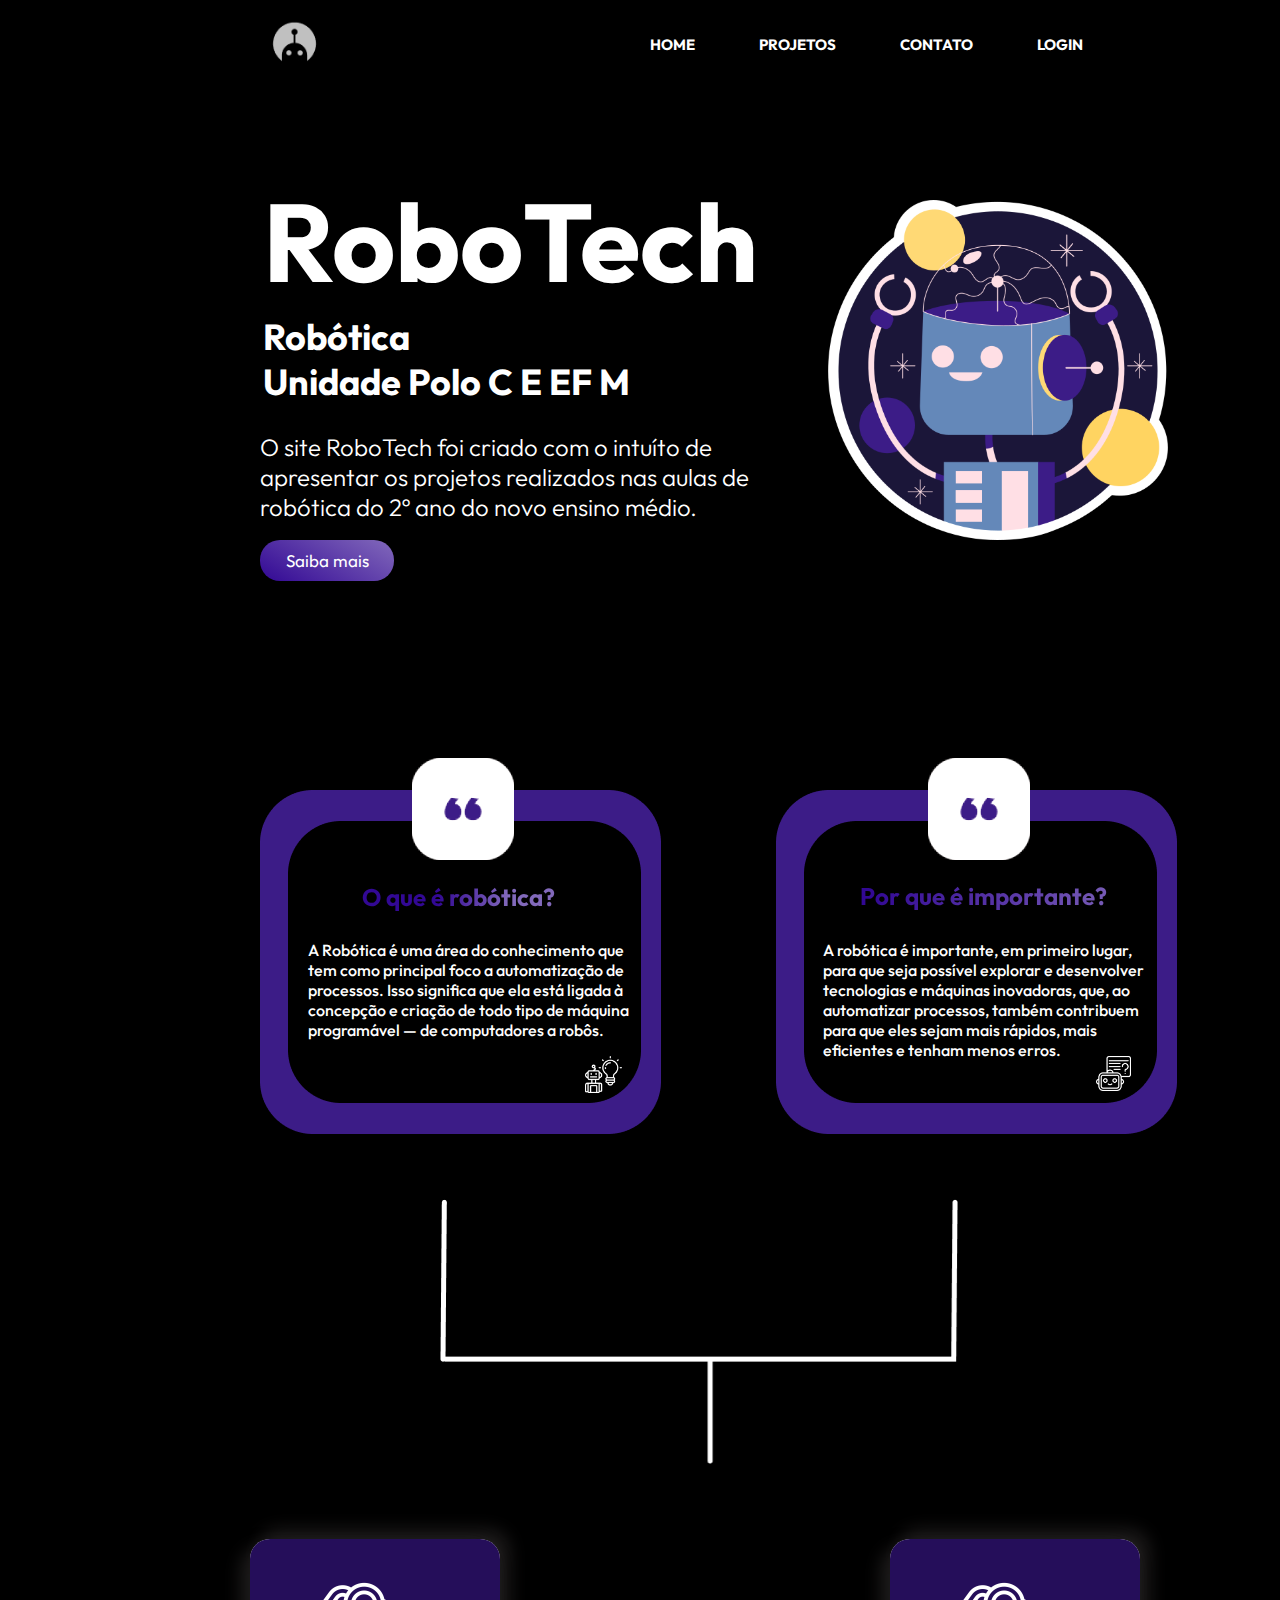
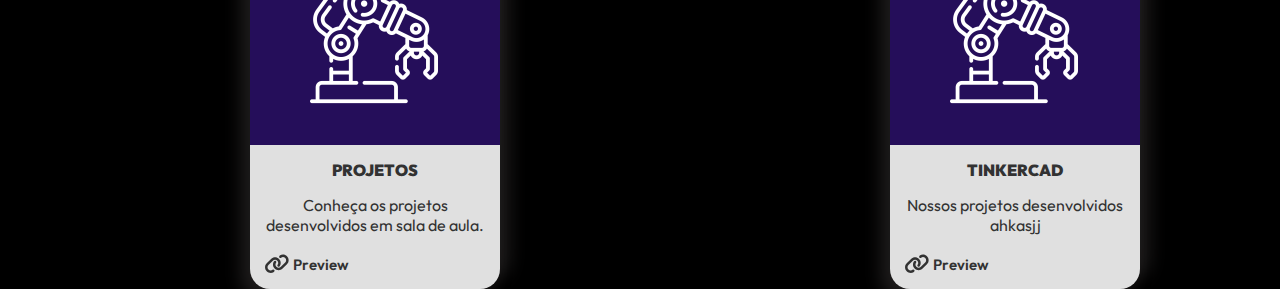
==== index.html @ e0cdeee3 "Add files via upload" ====
<!DOCTYPE html>

<html lang="en"><head><meta http-equiv="Content-Type" content="text/html; charset=UTF-8">

    <meta http-equiv="X-UA-Compatible" content="IE=edge">
    <meta name="viewport" content="width=device-width, initial-scale=1.0">
    <link rel="stylesheet" href="style.css">

    <link rel="preconnect" href="https://fonts.gstatic.com" crossorigin>
    <link href="https://fonts.googleapis.com/css2?family=Delicious+Handrawn&family=Outfit:wght@300;800&display=swap" rel="stylesheet"> 
    
<head>
    <meta charset="UTF-8">
    <meta name="viewport" content="width=device-width, initial-scale=1.0">
</head>


 <body>
    <header class="cabecalho"> 
        <h1>
            <img class="cabecalho-imagem" id="logodosite.jpg" src="logodosite.png"> 
        </h1>
        <ul class="cabecalho-lista">
            <nav>
                <li><a class="cabecalho-lista-item" href="index.html">Home</a></li>
                <li><a class="cabecalho-lista-item" href="projeto.html">Projetos</a></li>
                <li><a class="cabecalho-lista-item" href="sobrenos.html">Contato</a></li>
                <li><a class="cabecalho-lista-item" href="login.html">Login</a></li>  
            </nav>
            
        </ul>
    </header>
    <h2 class="cybertech">RoboTech</h2>
       <h2 class="texto2"><p>Robótica</p>
        <p>Unidade Polo C E EF M</p>
    </h2>
   
     <h2 class="texto3"> O site RoboTech foi criado com o intuíto de apresentar os projetos realizados nas aulas de robótica do 2º ano do novo ensino médio.</h2>
      <img class="robo-img" id="imagemrobo" src="imgrobo.png">
       <img class="caixarobotica" id="Group 18.png" src="Group 18.png">
        <img class="aspas" src="aspas-duplas.png" id="aspas-duplas.png">
       <img class="aspas2" src="aspas-duplas.png" id="aspas-duplas.png">
      <button>
        Saiba mais 
    </button>

    <h3 class="oqé">O que é robótica?
        <h3 class="texto-oqé">A Robótica é uma área do conhecimento que tem como principal foco a automatização de processos. Isso significa que ela está ligada à concepção e criação de todo tipo de máquina programável — de computadores a robôs.</h3>
    <img class="robo-lampada" src="robo-lâmpada.png">

    <h4 class="pq">Por que é importante?</h4>
        <h4 class="texto-pq">A robótica é importante, em primeiro lugar, para que seja possível explorar e desenvolver tecnologias e máquinas inovadoras, que, ao automatizar processos, também contribuem para que eles sejam mais rápidos, mais eficientes e tenham menos erros.</h4>
    <img class="robo-canto" src="chatbot.png">

    <img class="linhas" src="Group 19.png">
    
    
    
    
    
    <section class="cardiniciot">
      <section class="cardinicio">
      <div class="card">
          <div class="card__img"></div>
          <div class="card__descr-wrapper">
            <p class="card__title">
            PROJETOS
          </p>
          <p class="card__descr">
            Conheça os projetos desenvolvidos em sala de aula.
          </p>
          <div class="card__links">
            <div>
              <svg xmlns="http://www.w3.org/2000/svg" viewBox="0 0 640 512" class="svg">&lt;<path d="M562.8 267.7c56.5-56.5 56.5-148 0-204.5c-50-50-128.8-56.5-186.3-15.4l-1.6 1.1c-14.4 10.3-17.7 30.3-7.4 44.6s30.3 17.7 44.6 7.4l1.6-1.1c32.1-22.9 76-19.3 103.8 8.6c31.5 31.5 31.5 82.5 0 114L405.3 334.8c-31.5 31.5-82.5 31.5-114 0c-27.9-27.9-31.5-71.8-8.6-103.8l1.1-1.6c10.3-14.4 6.9-34.4-7.4-44.6s-34.4-6.9-44.6 7.4l-1.1 1.6C189.5 251.2 196 330 246 380c56.5 56.5 148 56.5 204.5 0L562.8 267.7zM43.2 244.3c-56.5 56.5-56.5 148 0 204.5c50 50 128.8 56.5 186.3 15.4l1.6-1.1c14.4-10.3 17.7-30.3 7.4-44.6s-30.3-17.7-44.6-7.4l-1.6 1.1c-32.1 22.9-76 19.3-103.8-8.6C57 372 57 321 88.5 289.5L200.7 177.2c31.5-31.5 82.5-31.5 114 0c27.9 27.9 31.5 71.8 8.6 103.9l-1.1 1.6c-10.3 14.4-6.9 34.4 7.4 44.6s34.4 6.9 44.6-7.4l1.1-1.6C416.5 260.8 410 182 360 132c-56.5-56.5-148-56.5-204.5 0L43.2 244.3z"></path></svg>
              <a class="link" href="projeto.html">Preview</a>
            </div>
            <img class="img-projeto" src="braco-robotico.png">
            <h1 class="center"></h1>
      </div>    
    </section>


    





<section class="cardinicio">
      <div class="card">
          <div class="card__img"></div>
          <div class="card__descr-wrapper">
            <p class="card__title">
            TINKERCAD
          </p>
          <p class="card__descr">
            Nossos projetos desenvolvidos ahkasjj
          </p>
          <div class="card__links">
            <div>
              <svg xmlns="http://www.w3.org/2000/svg" viewBox="0 0 640 512" class="svg">&lt;<path d="M562.8 267.7c56.5-56.5 56.5-148 0-204.5c-50-50-128.8-56.5-186.3-15.4l-1.6 1.1c-14.4 10.3-17.7 30.3-7.4 44.6s30.3 17.7 44.6 7.4l1.6-1.1c32.1-22.9 76-19.3 103.8 8.6c31.5 31.5 31.5 82.5 0 114L405.3 334.8c-31.5 31.5-82.5 31.5-114 0c-27.9-27.9-31.5-71.8-8.6-103.8l1.1-1.6c10.3-14.4 6.9-34.4-7.4-44.6s-34.4-6.9-44.6 7.4l-1.1 1.6C189.5 251.2 196 330 246 380c56.5 56.5 148 56.5 204.5 0L562.8 267.7zM43.2 244.3c-56.5 56.5-56.5 148 0 204.5c50 50 128.8 56.5 186.3 15.4l1.6-1.1c14.4-10.3 17.7-30.3 7.4-44.6s-30.3-17.7-44.6-7.4l-1.6 1.1c-32.1 22.9-76 19.3-103.8-8.6C57 372 57 321 88.5 289.5L200.7 177.2c31.5-31.5 82.5-31.5 114 0c27.9 27.9 31.5 71.8 8.6 103.9l-1.1 1.6c-10.3 14.4-6.9 34.4 7.4 44.6s34.4 6.9 44.6-7.4l1.1-1.6C416.5 260.8 410 182 360 132c-56.5-56.5-148-56.5-204.5 0L43.2 244.3z"></path></svg>
              <a class="link" href="https://www.tinkercad.com/dashboard?collection=designs&type=circuits">Preview</a>
            </div>
            <img class="img-projeto" src="braco-robotico.png">
            <h1 class="center"></h1>
      </div>    
</section> 











    

            
            

        






</body>
</html>
---- style.css ----
body {
    background-color: #000000;
}
*{
    margin: 0;
    padding: 0;
}

.cabecalho {
    background-color: #000000;
    color: white;
    display: flex;
    justify-content: space-around;
    align-items: center;
    padding: 35px 0;
}

.cabecalho-imagem{
    width: 53px;
    position: absolute;

height: 51  px;
left: 268px;
top: 20px;
}

.cabecalho-lista-item
    nav {
        position: absolute;
        top: 43px;
        right: 150px;
        font-style: normal;
        font-family:'Outfit', sans-serif;
    }

    nav li {
        display: inline;
        margin: 0 0 0 60px;
    }

    nav a {
        text-transform: uppercase;
        color: #FFFFFF;
        font-weight: bold;
        font-size: 15px;
        text-decoration: none;
        font-style: normal;
        font-family:'Outfit', sans-serif;
    }

    nav a:hover {
        text-decoration: underline;
    }
    
.cybertech{
    position: absolute;
    width: 550px;
    height: 142px;
    left: 263px;
    top: 172px;
  
    font-style: normal;
    font-family:'Outfit', sans-serif;
    font-weight: 700;
    font-size: 110px;
    line-height: 139px;
    color: white;
   
    
}
.texto2{
position: absolute;
width: 378px;
height: 142px;
left: 263px;
top: 314px;
font-family: 'Outfit';
font-style: normal;
font-weight: 700;
font-size: 36px;
line-height: 45px;

color: #FFFFFF;

}

.texto3 {
position: absolute;
width: 545px;
height: 120px;
left: 260px;
top: 432px;

font-family: 'Outfit';
font-style: normal;
font-weight: 300;
font-size: 24px;
line-height: 30px;

color: #FFFFFF;
   }

   .projetos {
    position: absolute;
width: 332px;
height: 142px;
left: 175px;
top: 797px;

font-family: 'Outfit';
font-style: normal;
font-weight: 700;
font-size: 64px;
line-height: 81px;

color: #FFFFFF;

   }
   .projetotexto{
    position: absolute;
width: 558px;
height: 142px;
left: 175px;
top: 890px;

font-family: 'Outfit';
font-style: normal;
font-weight: 400;
font-size: 24px;
line-height: 30px;

color: #FFFFFF;

   }
   
 .robo-img{
    position: absolute;
    width: 340px;
    height: 340px;
    left: 828px;
    top: 200px;
 }

 
 .caixarobotica{
    position: absolute;
width: 917px;
height: 376px;
left: 260px;
top: 758px;

 }

 .aspas{
    position: absolute;
    width: 102px;
    height: 102px;
    left: 412px;
    top: 758px;
    
 }

    
 .aspas2{
    position: absolute;
width: 102px;
height: 102px;
left: 928px;
top: 758px;

 }
 button {
    border: none;
    color: #fff;
    background-image: linear-gradient(30deg, #320894, #8269BB);
    border-radius: 20px;
    background-size: 100% auto;
    font-family: 'Outfit';
    font-size: 17px;
    font-style: bold;
    padding: 0.6em 1.5em;
    position: absolute;
    left: 260px;
    top: 540px;
  
   }
   
   button:hover {
    background-position: right center;
    background-size: 200% auto;
    -webkit-animation: pulse 2s infinite;
    animation: pulse512 1.5s infinite;
    
   }
   
   @keyframes pulse512 {
    0% {
     box-shadow: 0 0 0 0 #05bada66;
    }
   
    70% {
     box-shadow: 0 0 0 10px rgb(218 103 68 / 0%);
    }
   
    100% {
     box-shadow: 0 0 0 0 rgb(218 103 68 / 0%);
    }
 
   }

   .oqé {
        position: absolute;
        width: 197px;
        height: 30px;
        left: 362px;
        top: 882px;
        
        font-family: 'Outfit';
        font-style: normal;
        font-weight: 700;
        font-size: 24px;
        line-height: 30px;
        
        background: linear-gradient(90deg, #320894 38.14%, #8269BB 74.55%);
        -webkit-background-clip: text;
        -webkit-text-fill-color: transparent;
        background-clip: text;
        text-emphasis-color: transparent;
       }

       .texto-oqé {
        position: absolute;
width: 324px;
height: 108px;
left: 308px;
top: 940px;

font-family: 'Outfit';
font-style: normal;
font-weight: 500;
font-size: 16px;
line-height: 20px;

color: #FFFFFF;

}

.robo-lampada{
    position: absolute;
    width: 37px;
    height: 37px;
    left: 585px;
    top: 1056px;

}

.pq {
    position: absolute;
    width: 290px;
    height: 30px;
    left: 860px;
    top: 881px;
    
    font-family: 'Outfit';
    font-style: normal;
    font-weight: 700;
    font-size: 24px;
    line-height: 30px;
    
    background: linear-gradient(90deg, #320894 3.01%, #8269BB 100%);
    -webkit-background-clip: text;
    -webkit-text-fill-color: transparent;
    background-clip: text;
    text-emphasis-color: transparent;

}

.texto-pq{
    position: absolute;
    width: 324px;
    height: 108px;
    left: 823px;
    top: 940px;
    
    font-family: 'Outfit';
    font-style: normal;
    font-weight: 500;
    font-size: 16px;
    line-height: 20px;
    
    color: #FFFFFF;
    
}

.robo-canto {
    position: absolute;
    width: 35px;
    height: 35px;
    left: 1096px;
    top: 1056px;
}

.linhas {
    position: absolute;
    width: 520.5px;
    height: 294px;
    left: 437.5px;
    top: 1170px;
}








.card {
    --font-color: #323232;
    --bg-color: #e0e0e0;
    width: 250px;
    height: 350px;
    border-radius: 20px;
    background: var(--bg-color);
    box-shadow: -9px 9px 18px #1f1d1d,
                9px -9px 18px #201e1e;
    display: flex;
    flex-direction: column;
    transition: .4s;
    position: relative;
    top: 1450px;
    left: 250px;
  }
  
  .card:hover {
    transform: scale(1.02);
    box-shadow: 0px 0px 10px 2px #141414;
  }
  
  .card__img {
    width: 100%;
    height: 100%;
    object-fit: cover;
    border-radius: 20px 20px 0 0;
    background-color: #250e5a;
  }
  
  .card__descr-wrapper {
    padding: 15px;
    display: grid;
  }
  
  .card__title {
    color: var(--font-color);
    text-align: center;
    margin-bottom: 15px;
    font-weight: 900;
    font-size: 16px;
    font-family: 'Outfit';
    font-style: normal;
  }
  
  .card__descr {
    color: var(--font-color);
    font-family: 'Outfit';
    font-style: normal;
  }
  
  .svg {
    width: 25px;
    height: 25px;
    transform: translateY(25%);
    fill: var(--font-color);
  }
  
  .card__links {
    margin-top: 10px;
    display: flex;
    justify-content: space-between;
    align-self: flex-end;
    font-family: 'Outfit';
    font-style: normal;
  }
  
  .card__links .link {
    color: var(--font-color);
    font-weight: 600;
    font-size: 15px;
    text-decoration: none;
  }
  
  .card__links .link:hover {
    text-decoration: underline;
  }

  .img-projeto{
    position: absolute;
    width: 128px;
    height: 128px;
    left: 60px;
    top: 40px;
}



.cardiniciot {
  display: grid;
  grid-template-columns: 50% 50%;
  align-items: center;
  text-align: center;
}
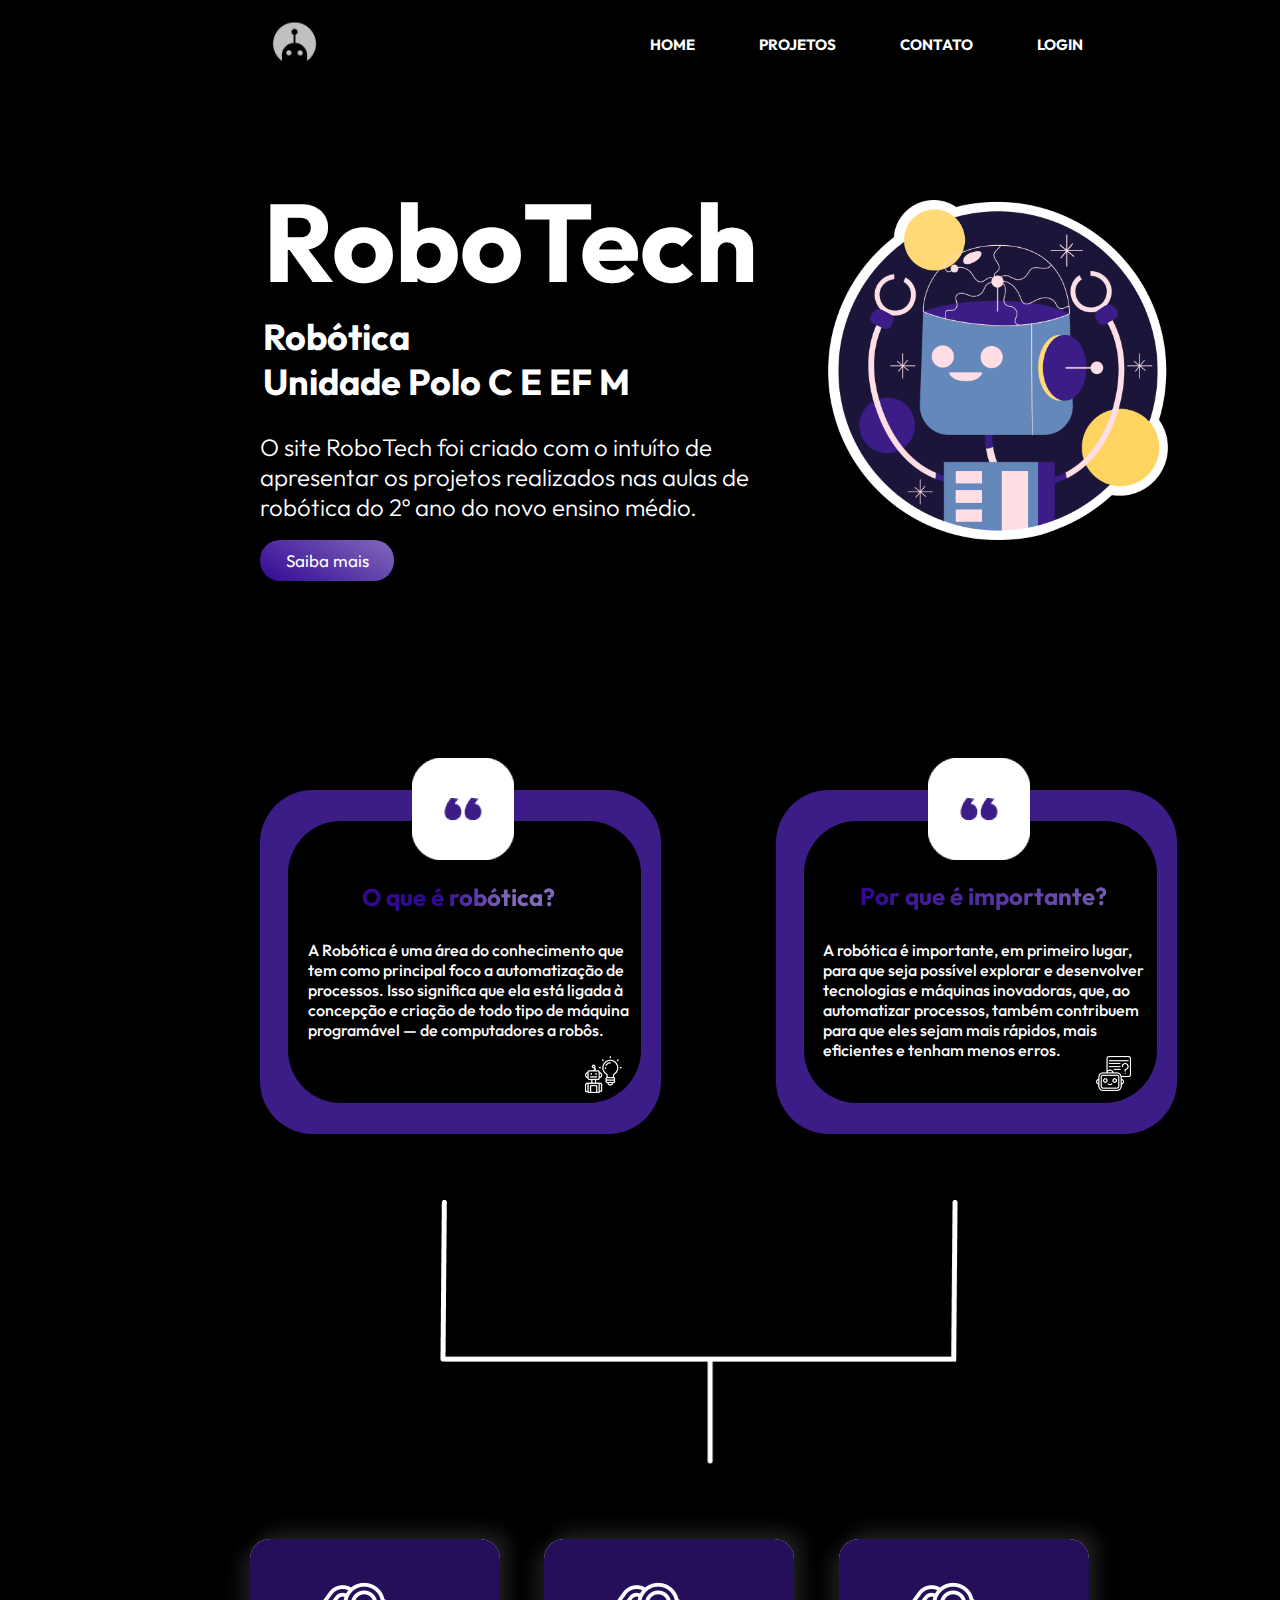
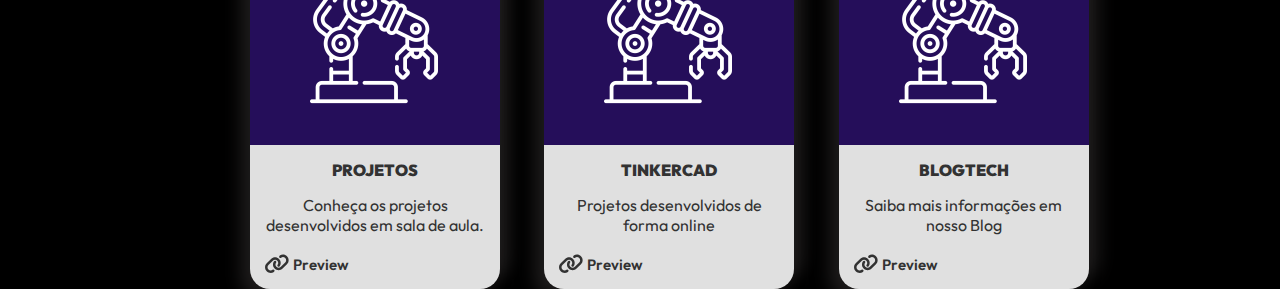
==== commit 73e9672b: "Add files via upload" ====
--- a/index.html
+++ b/index.html
@@ -56,8 +56,7 @@
     
     
     
-    
-    
+
     <section class="cardiniciot">
       <section class="cardinicio">
       <div class="card">
@@ -81,6 +80,25 @@
 
 
     
+    <section class="cardinicio">
+      <div class="card">
+          <div class="card__img"></div>
+          <div class="card__descr-wrapper">
+            <p class="card__title">
+            TINKERCAD
+          </p>
+          <p class="card__descr">
+            Projetos desenvolvidos de forma online
+          </p>
+          <div class="card__links">
+            <div>
+              <svg xmlns="http://www.w3.org/2000/svg" viewBox="0 0 640 512" class="svg">&lt;<path d="M562.8 267.7c56.5-56.5 56.5-148 0-204.5c-50-50-128.8-56.5-186.3-15.4l-1.6 1.1c-14.4 10.3-17.7 30.3-7.4 44.6s30.3 17.7 44.6 7.4l1.6-1.1c32.1-22.9 76-19.3 103.8 8.6c31.5 31.5 31.5 82.5 0 114L405.3 334.8c-31.5 31.5-82.5 31.5-114 0c-27.9-27.9-31.5-71.8-8.6-103.8l1.1-1.6c10.3-14.4 6.9-34.4-7.4-44.6s-34.4-6.9-44.6 7.4l-1.1 1.6C189.5 251.2 196 330 246 380c56.5 56.5 148 56.5 204.5 0L562.8 267.7zM43.2 244.3c-56.5 56.5-56.5 148 0 204.5c50 50 128.8 56.5 186.3 15.4l1.6-1.1c14.4-10.3 17.7-30.3 7.4-44.6s-30.3-17.7-44.6-7.4l-1.6 1.1c-32.1 22.9-76 19.3-103.8-8.6C57 372 57 321 88.5 289.5L200.7 177.2c31.5-31.5 82.5-31.5 114 0c27.9 27.9 31.5 71.8 8.6 103.9l-1.1 1.6c-10.3 14.4-6.9 34.4 7.4 44.6s34.4 6.9 44.6-7.4l1.1-1.6C416.5 260.8 410 182 360 132c-56.5-56.5-148-56.5-204.5 0L43.2 244.3z"></path></svg>
+              <a class="link" href="https://www.tinkercad.com/dashboard?collection=designs&type=circuits">Preview</a>
+            </div>
+            <img class="img-projeto" src="braco-robotico.png">
+            <h1 class="center"></h1>
+      </div>    
+</section> 
 
 
 
@@ -91,10 +109,10 @@
           <div class="card__img"></div>
           <div class="card__descr-wrapper">
             <p class="card__title">
-            TINKERCAD
+            BLOGTECH
           </p>
           <p class="card__descr">
-            Nossos projetos desenvolvidos ahkasjj
+            Saiba mais informações em nosso Blog
           </p>
           <div class="card__links">
             <div>
@@ -116,16 +134,6 @@
 
 
 
-    
-
-            
-            
-
-        
-
-
-
-
 
 
 </body>
--- a/style.css
+++ b/style.css
@@ -400,12 +400,9 @@
     left: 60px;
     top: 40px;
 }
-
-
-
 .cardiniciot {
   display: grid;
-  grid-template-columns: 50% 50%;
+  grid-template-columns: 23% 23% 23%;
   align-items: center;
   text-align: center;
 }
@@ -422,9 +419,4 @@
 
 
 
-
-
-
-
-
   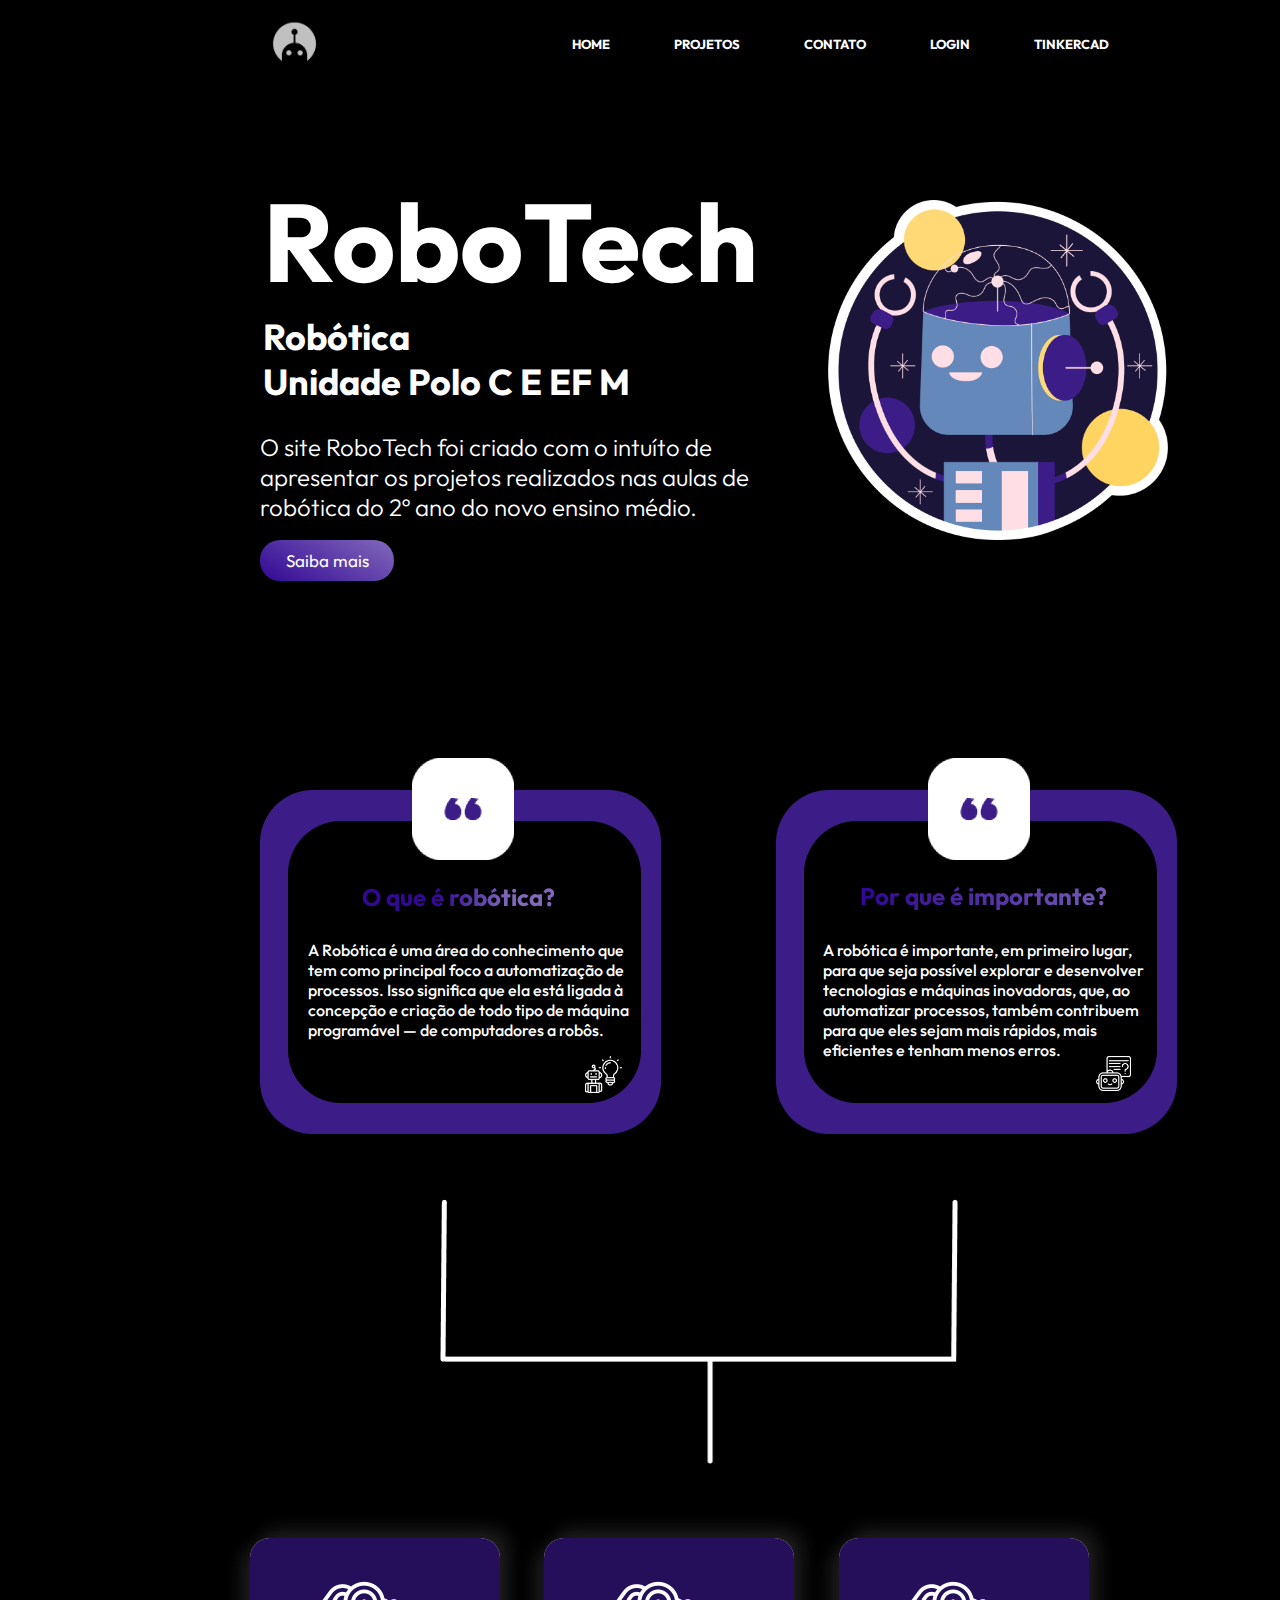
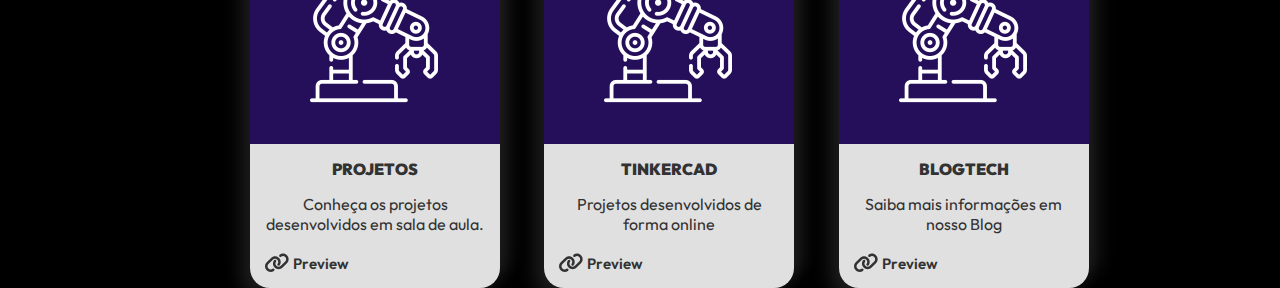
==== commit a19e040a: "Add files via upload" ====
--- a/index.html
+++ b/index.html
@@ -26,6 +26,7 @@
                 <li><a class="cabecalho-lista-item" href="projeto.html">Projetos</a></li>
                 <li><a class="cabecalho-lista-item" href="sobrenos.html">Contato</a></li>
                 <li><a class="cabecalho-lista-item" href="login.html">Login</a></li>  
+                <li><a class="cabecalho-lista-item" href="tinkercad.html">Tinkercad</a></li>  
             </nav>
             
         </ul>
@@ -93,7 +94,7 @@
           <div class="card__links">
             <div>
               <svg xmlns="http://www.w3.org/2000/svg" viewBox="0 0 640 512" class="svg">&lt;<path d="M562.8 267.7c56.5-56.5 56.5-148 0-204.5c-50-50-128.8-56.5-186.3-15.4l-1.6 1.1c-14.4 10.3-17.7 30.3-7.4 44.6s30.3 17.7 44.6 7.4l1.6-1.1c32.1-22.9 76-19.3 103.8 8.6c31.5 31.5 31.5 82.5 0 114L405.3 334.8c-31.5 31.5-82.5 31.5-114 0c-27.9-27.9-31.5-71.8-8.6-103.8l1.1-1.6c10.3-14.4 6.9-34.4-7.4-44.6s-34.4-6.9-44.6 7.4l-1.1 1.6C189.5 251.2 196 330 246 380c56.5 56.5 148 56.5 204.5 0L562.8 267.7zM43.2 244.3c-56.5 56.5-56.5 148 0 204.5c50 50 128.8 56.5 186.3 15.4l1.6-1.1c14.4-10.3 17.7-30.3 7.4-44.6s-30.3-17.7-44.6-7.4l-1.6 1.1c-32.1 22.9-76 19.3-103.8-8.6C57 372 57 321 88.5 289.5L200.7 177.2c31.5-31.5 82.5-31.5 114 0c27.9 27.9 31.5 71.8 8.6 103.9l-1.1 1.6c-10.3 14.4-6.9 34.4 7.4 44.6s34.4 6.9 44.6-7.4l1.1-1.6C416.5 260.8 410 182 360 132c-56.5-56.5-148-56.5-204.5 0L43.2 244.3z"></path></svg>
-              <a class="link" href="https://www.tinkercad.com/dashboard?collection=designs&type=circuits">Preview</a>
+              <a class="link" href="tinkercad.html">Preview</a>
             </div>
             <img class="img-projeto" src="braco-robotico.png">
             <h1 class="center"></h1>
--- a/style.css
+++ b/style.css
@@ -31,6 +31,7 @@
         right: 150px;
         font-style: normal;
         font-family:'Outfit', sans-serif;
+        
     }
 
     nav li {
@@ -42,7 +43,7 @@
         text-transform: uppercase;
         color: #FFFFFF;
         font-weight: bold;
-        font-size: 15px;
+        font-size: 13px;
         text-decoration: none;
         font-style: normal;
         font-family:'Outfit', sans-serif;
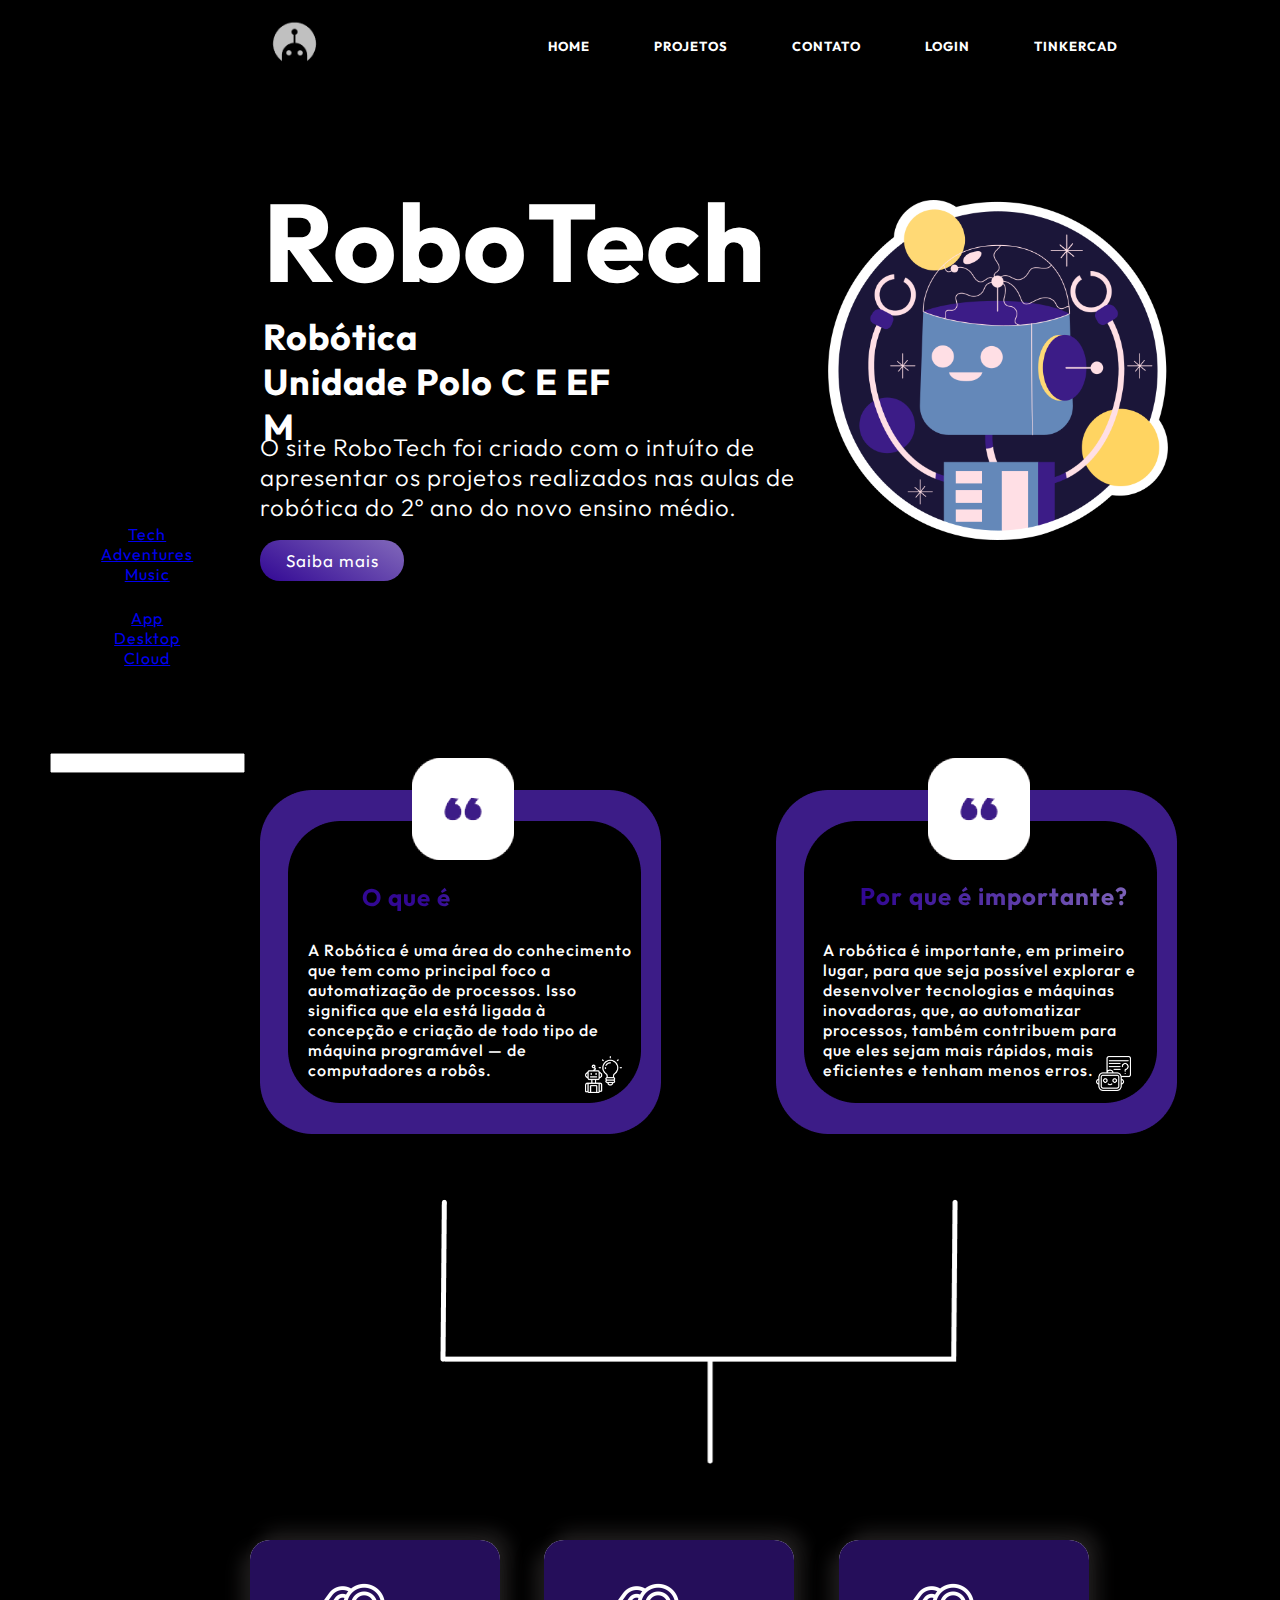
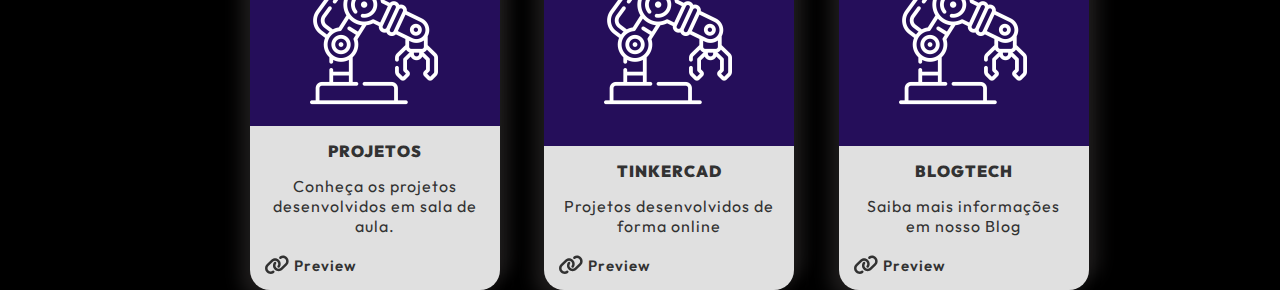
==== commit 91eded2c: "Add files via upload" ====
--- a/index.html
+++ b/index.html
@@ -4,6 +4,7 @@
 
     <meta http-equiv="X-UA-Compatible" content="IE=edge">
     <meta name="viewport" content="width=device-width, initial-scale=1.0">
+    <link rel="stylesheet" href="https://cdnjs.cloudflare.com/ajax/libs/font-awesome/6.4.2/css/all.min.css" integrity="sha512-z3gLpd7yknf1YoNbCzqRKc4qyor8gaKU1qmn+CShxbuBusANI9QpRohGBreCFkKxLhei6S9CQXFEbbKuqLg0DA==" crossorigin="anonymous" referrerpolicy="no-referrer" />
     <link rel="stylesheet" href="style.css">
 
     <link rel="preconnect" href="https://fonts.gstatic.com" crossorigin>
@@ -124,7 +125,76 @@
             <h1 class="center"></h1>
       </div>    
 </section> 
-
+ 
+     <footer>
+        <div id="footer_content">
+            <div id="footer_contacts">
+                <h1>Logo</h1>
+                <p>It's all about your dreams</p>
+                <div id="footer_social-media">
+                    <a href="#" class="footer-link" id="instagram">
+                        <i class="fa-brands fa-instagram" style="color: #ffffff;"></i>
+                    </a>
+
+                    <a href="#" class="footer-link" id="facebook">
+                        <i class="fa-brands fa-facebook-f" style="color: #ffffff;"></i>
+                    </a>
+
+                    <a href="#" class="footer-link" id="whatsapp">
+                        <i class="fa-brands fa-whatsapp" style="color: #ffffff;"></i>
+                    </a>
+                </div>
+            </div>
+
+            <ul class="footer-list">
+                <li>
+                    <h3>Blog</h3>
+                </li>
+                <li>
+                    <a href="#" class="footer-link">Tech</a>
+                </li>
+                <li>
+                    <a href="#" class="footer-link">Adventures</a>
+                </li>
+                <li>
+                    <a href="#" class="footer-link">Music</a>
+                </li>
+            </ul>
+            <ul class="footer-list">
+                <li>
+                    <h3>Products</h3>
+                </li>
+                <li>
+                    <a href="#" class="footer-link">App</a>
+                </li>
+                <li>
+                    <a href="#" class="footer-link">Desktop</a>
+                </li>
+                <li>
+                    <a href="#" class="footer-link">Cloud</a>
+                </li>
+            </ul>
+
+            <div id="footer_subscribe">
+                <h3>Subscribe</h3>
+
+                <p>
+                    Entre com seu email para receber notificações sobre nossos novos projetos
+                </p>
+
+                <div id="input_group">
+                    <input type="email" id="email">
+                    <button2>
+                        <i class="fa-regular fa-envelope" style="color: #ffffff;"></i>
+                    </button2> 
+                </div>
+            </div>
+        </div>
+        <div id="footer-copyright">
+            &#169
+            2023 all right reserved
+        </div>
+     </footer>
 
 
 
@@ -143,4 +213,3 @@
 
 
 
-
--- a/style.css
+++ b/style.css
@@ -409,15 +409,20 @@
 }
 
 
-
-
-
-
-
-
-
-
-
-
-
-  +:root{
+    --color-neutral-0: #0e0c0c;
+    --color-neutral-10: #171717;
+    --color-neutral-30: #a8a29e;
+    --color-neutral-40: #f5f5f5;
+
+}
+* {
+    font-family: 'Outfit' ;
+    margin: 0;
+    padding: 0;
+    box-sizing: border-box;
+    letter-spacing: 1px;
+    
+}
+
+-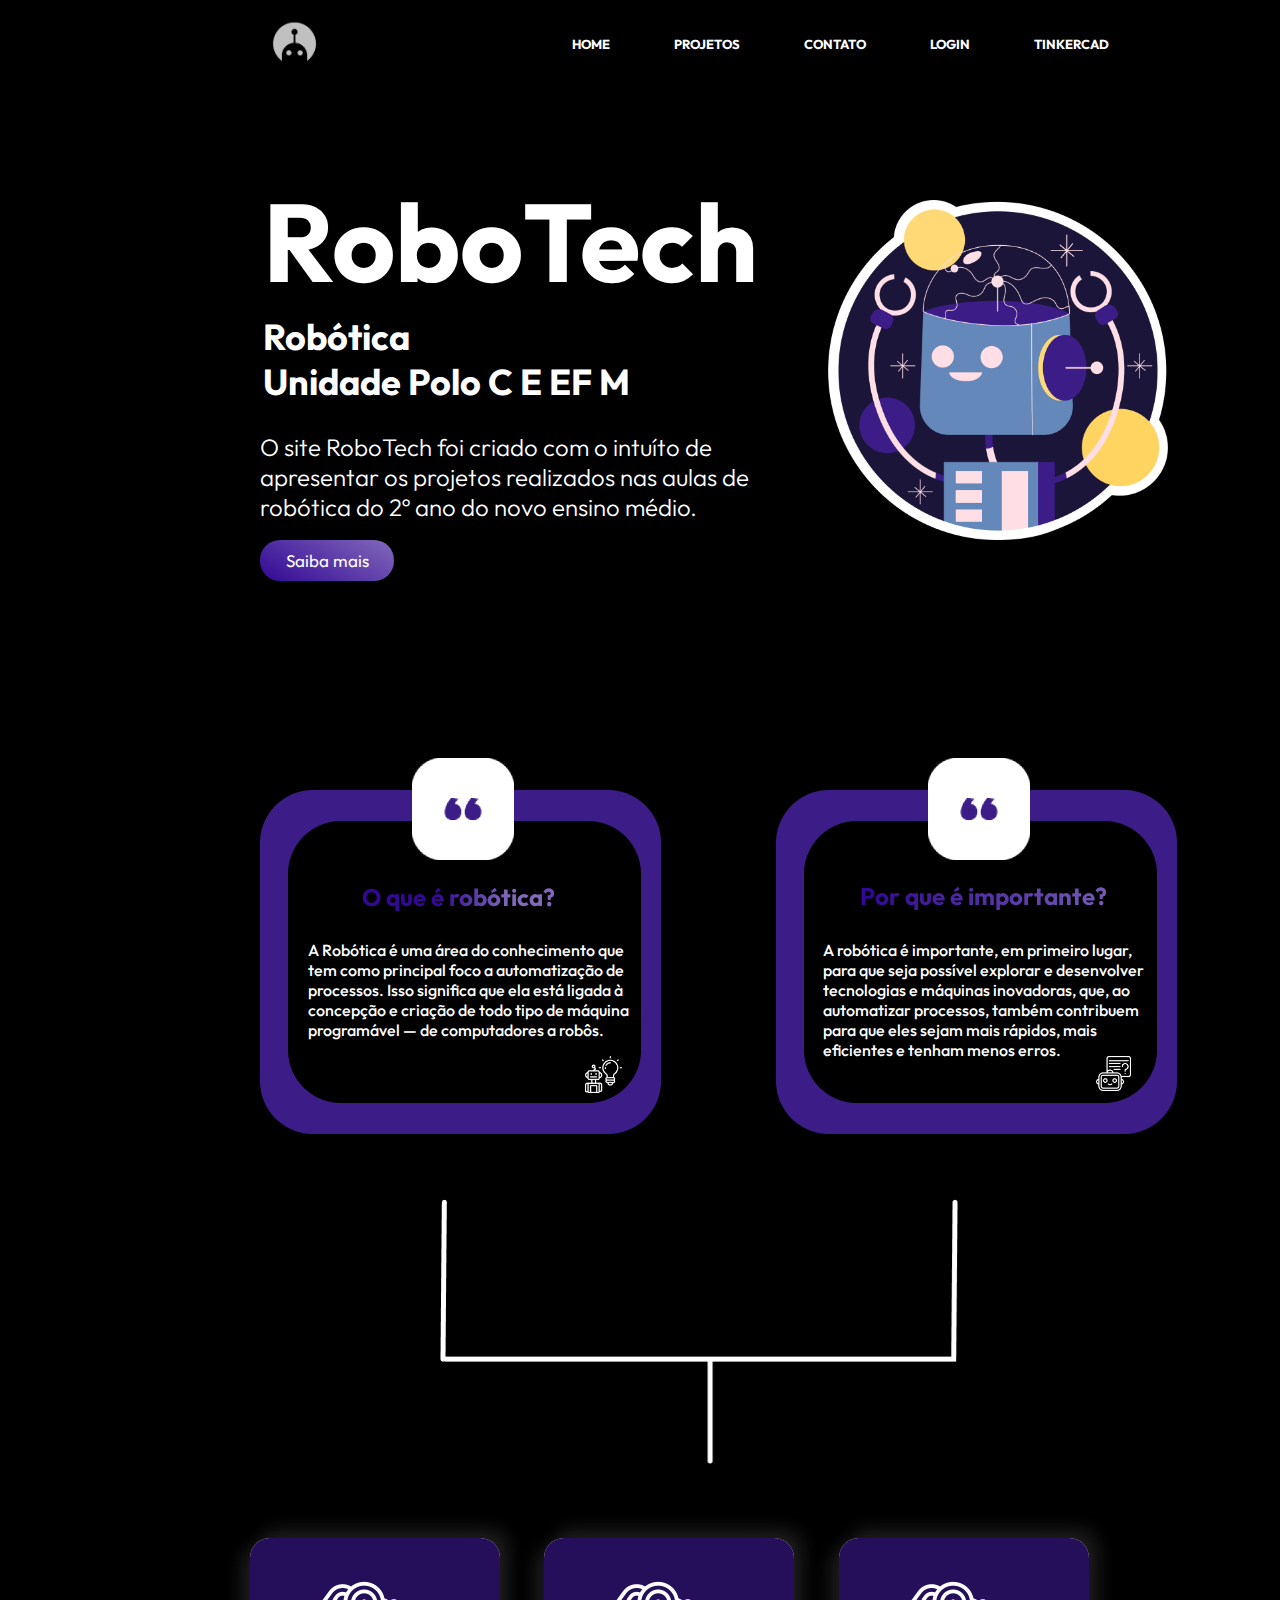
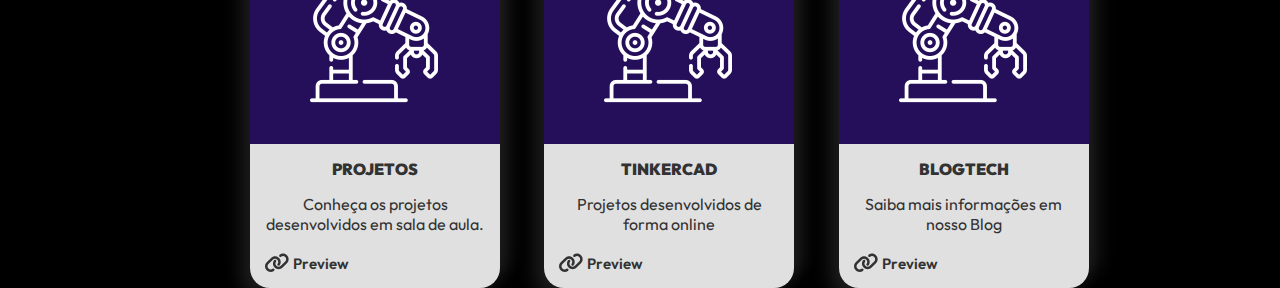
==== commit 83c9aa71: "Add files via upload" ====
--- a/index.html
+++ b/index.html
@@ -126,75 +126,7 @@
       </div>    
 </section> 
  
-     <footer>
-        <div id="footer_content">
-            <div id="footer_contacts">
-                <h1>Logo</h1>
-                <p>It's all about your dreams</p>
-                <div id="footer_social-media">
-                    <a href="#" class="footer-link" id="instagram">
-                        <i class="fa-brands fa-instagram" style="color: #ffffff;"></i>
-                    </a>
-
-                    <a href="#" class="footer-link" id="facebook">
-                        <i class="fa-brands fa-facebook-f" style="color: #ffffff;"></i>
-                    </a>
-
-                    <a href="#" class="footer-link" id="whatsapp">
-                        <i class="fa-brands fa-whatsapp" style="color: #ffffff;"></i>
-                    </a>
-                </div>
-            </div>
-
-            <ul class="footer-list">
-                <li>
-                    <h3>Blog</h3>
-                </li>
-                <li>
-                    <a href="#" class="footer-link">Tech</a>
-                </li>
-                <li>
-                    <a href="#" class="footer-link">Adventures</a>
-                </li>
-                <li>
-                    <a href="#" class="footer-link">Music</a>
-                </li>
-            </ul>
-            <ul class="footer-list">
-                <li>
-                    <h3>Products</h3>
-                </li>
-                <li>
-                    <a href="#" class="footer-link">App</a>
-                </li>
-                <li>
-                    <a href="#" class="footer-link">Desktop</a>
-                </li>
-                <li>
-                    <a href="#" class="footer-link">Cloud</a>
-                </li>
-            </ul>
-
-            <div id="footer_subscribe">
-                <h3>Subscribe</h3>
-
-                <p>
-                    Entre com seu email para receber notificações sobre nossos novos projetos
-                </p>
-
-                <div id="input_group">
-                    <input type="email" id="email">
-                    <button2>
-                        <i class="fa-regular fa-envelope" style="color: #ffffff;"></i>
-                    </button2> 
-                </div>
-            </div>
-        </div>
-        <div id="footer-copyright">
-            &#169
-            2023 all right reserved
-        </div>
-     </footer>
+    
 
 
 
--- a/style.css
+++ b/style.css
@@ -409,20 +409,6 @@
 }
 
 
-:root{
-    --color-neutral-0: #0e0c0c;
-    --color-neutral-10: #171717;
-    --color-neutral-30: #a8a29e;
-    --color-neutral-40: #f5f5f5;
-
-}
-* {
-    font-family: 'Outfit' ;
-    margin: 0;
-    padding: 0;
-    box-sizing: border-box;
-    letter-spacing: 1px;
-    
-}
+
 
 -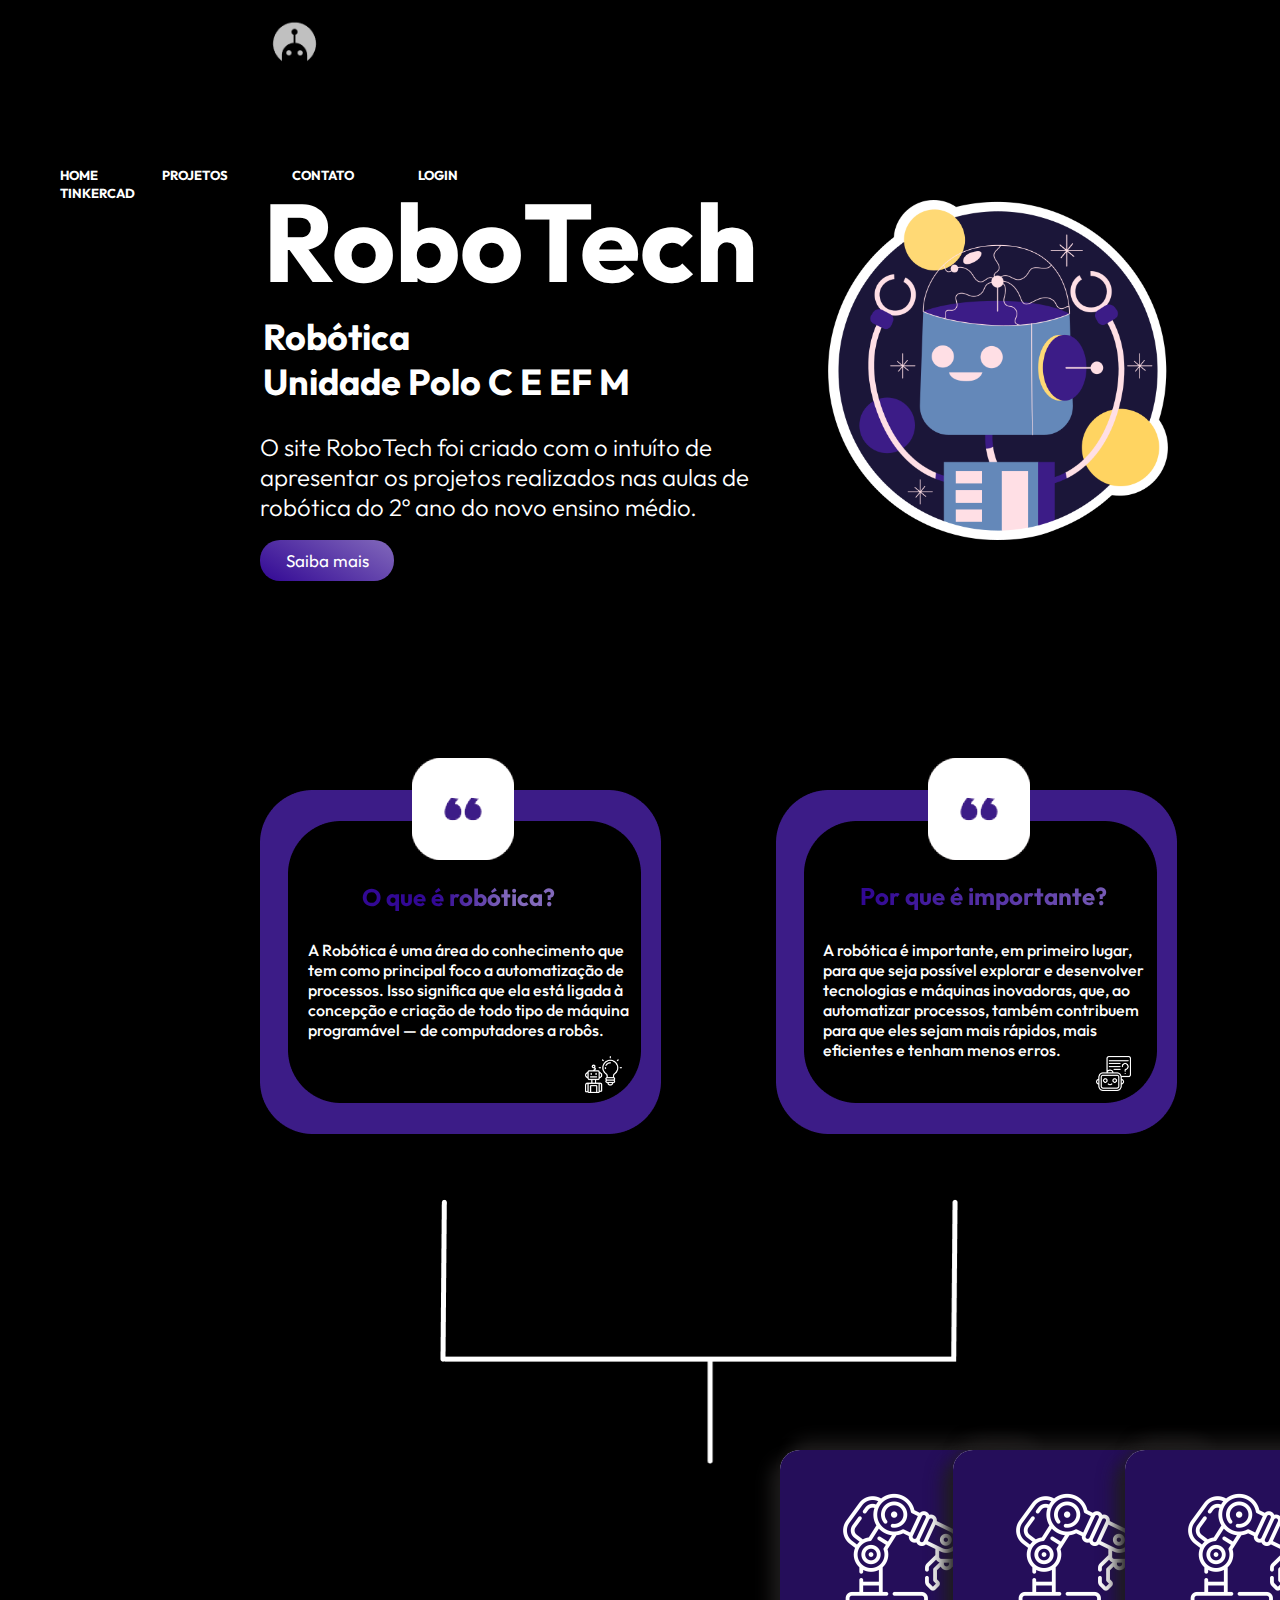
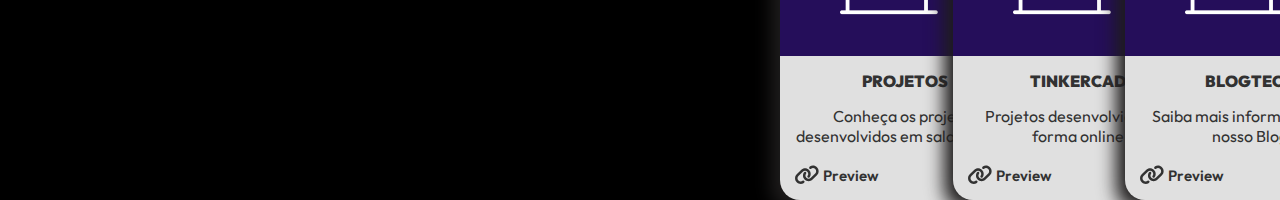
==== commit 94f2c46d: "Add files via upload" ====
--- a/index.html
+++ b/index.html
@@ -9,7 +9,9 @@
 
     <link rel="preconnect" href="https://fonts.gstatic.com" crossorigin>
     <link href="https://fonts.googleapis.com/css2?family=Delicious+Handrawn&family=Outfit:wght@300;800&display=swap" rel="stylesheet"> 
-    
+    <script src="script.js" defer></script>
+
+
 <head>
     <meta charset="UTF-8">
     <meta name="viewport" content="width=device-width, initial-scale=1.0">
@@ -103,9 +105,6 @@
 </section> 
 
 
-
-
-
 <section class="cardinicio">
       <div class="card">
           <div class="card__img"></div>
@@ -125,7 +124,15 @@
             <h1 class="center"></h1>
       </div>    
 </section> 
- 
+     
+        <div class="carrossel">
+            <div class="container" id="imagemc">
+              <img src="https://noticias.unb.br/images/Noticias/2021/05-Mai/24mai2021_RoboticaNasEscolas_pexels-alena-darmel.jpg" alt="">
+              <img src="https://curtamais.com.br/uploads/conteudos/9fdd5a29996cbd20c986e861796a0d4e.jpg" alt="">
+              <img src="https://galeria.people.com.br/noticia/20200116094419276.jpg" alt="">
+              <img src="https://radaramazonico.com.br/wp-content/uploads/2023/01/77649-falar-com-robos-como-a-robotica-educacional-pode-ajudar-voce-no-ingles-e1674228591689.jpg" alt="">
+            </div>
+      </div>
     
 
 
--- a/style.css
+++ b/style.css
@@ -408,7 +408,13 @@
   text-align: center;
 }
 
-
-
-
--+*{
+  box-sizing: border-box;
+}
+
+body{
+  display: flex;
+  align-items: center;
+}
+
+
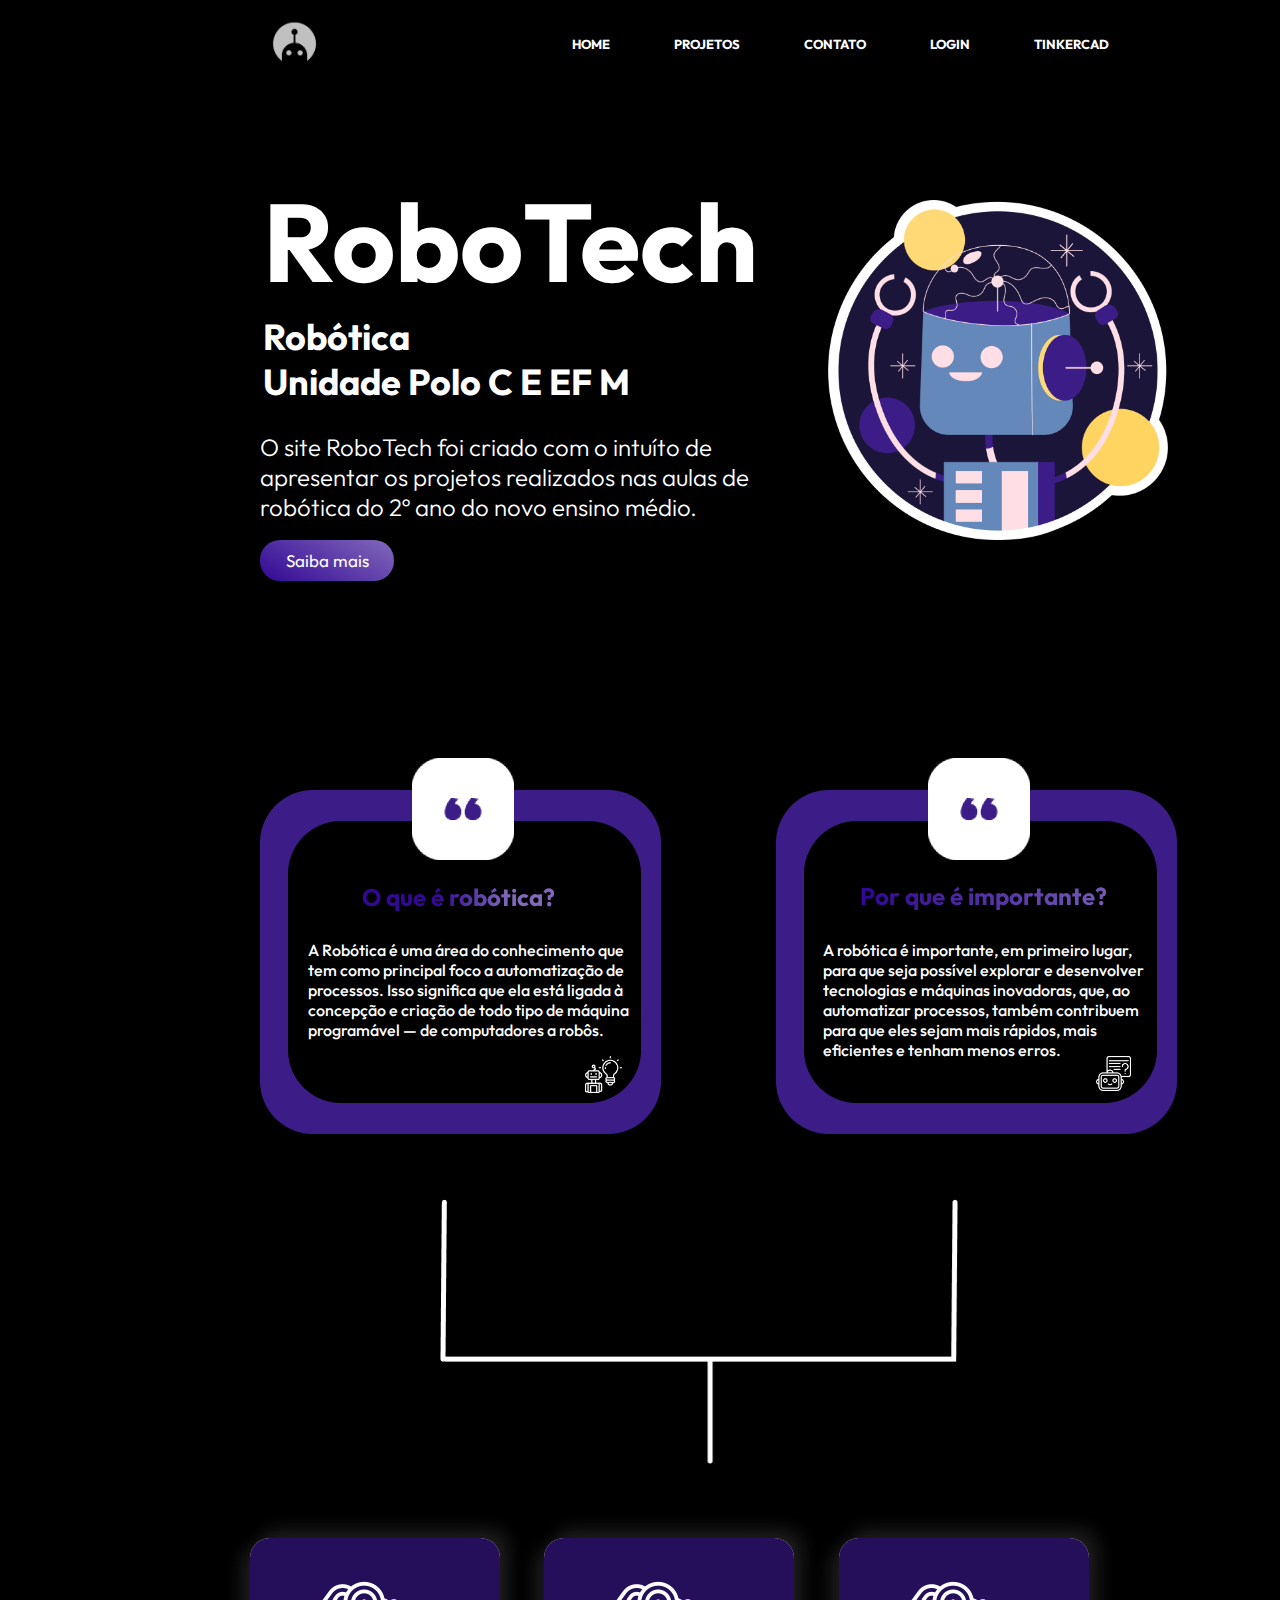
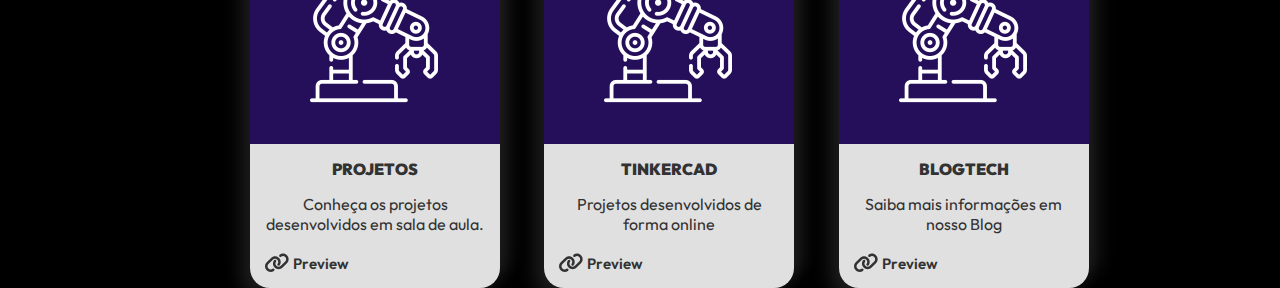
==== commit 23a337d8: "Remoção do código em Java" ====
--- a/index.html
+++ b/index.html
@@ -61,7 +61,7 @@
     
     
 
-    <section class="cardiniciot">
+    <section class="cardinicio">
       <section class="cardinicio">
       <div class="card">
           <div class="card__img"></div>
@@ -124,16 +124,8 @@
             <h1 class="center"></h1>
       </div>    
 </section> 
-     
-        <div class="carrossel">
-            <div class="container" id="imagemc">
-              <img src="https://noticias.unb.br/images/Noticias/2021/05-Mai/24mai2021_RoboticaNasEscolas_pexels-alena-darmel.jpg" alt="">
-              <img src="https://curtamais.com.br/uploads/conteudos/9fdd5a29996cbd20c986e861796a0d4e.jpg" alt="">
-              <img src="https://galeria.people.com.br/noticia/20200116094419276.jpg" alt="">
-              <img src="https://radaramazonico.com.br/wp-content/uploads/2023/01/77649-falar-com-robos-como-a-robotica-educacional-pode-ajudar-voce-no-ingles-e1674228591689.jpg" alt="">
-            </div>
-      </div>
-    
+
+  
 
 
 
--- a/style.css
+++ b/style.css
@@ -401,20 +401,13 @@
     left: 60px;
     top: 40px;
 }
-.cardiniciot {
+.cardinicio {
   display: grid;
   grid-template-columns: 23% 23% 23%;
   align-items: center;
   text-align: center;
 }
 
-*{
-  box-sizing: border-box;
-}
-
-body{
-  display: flex;
-  align-items: center;
-}
-
-
+
+
+
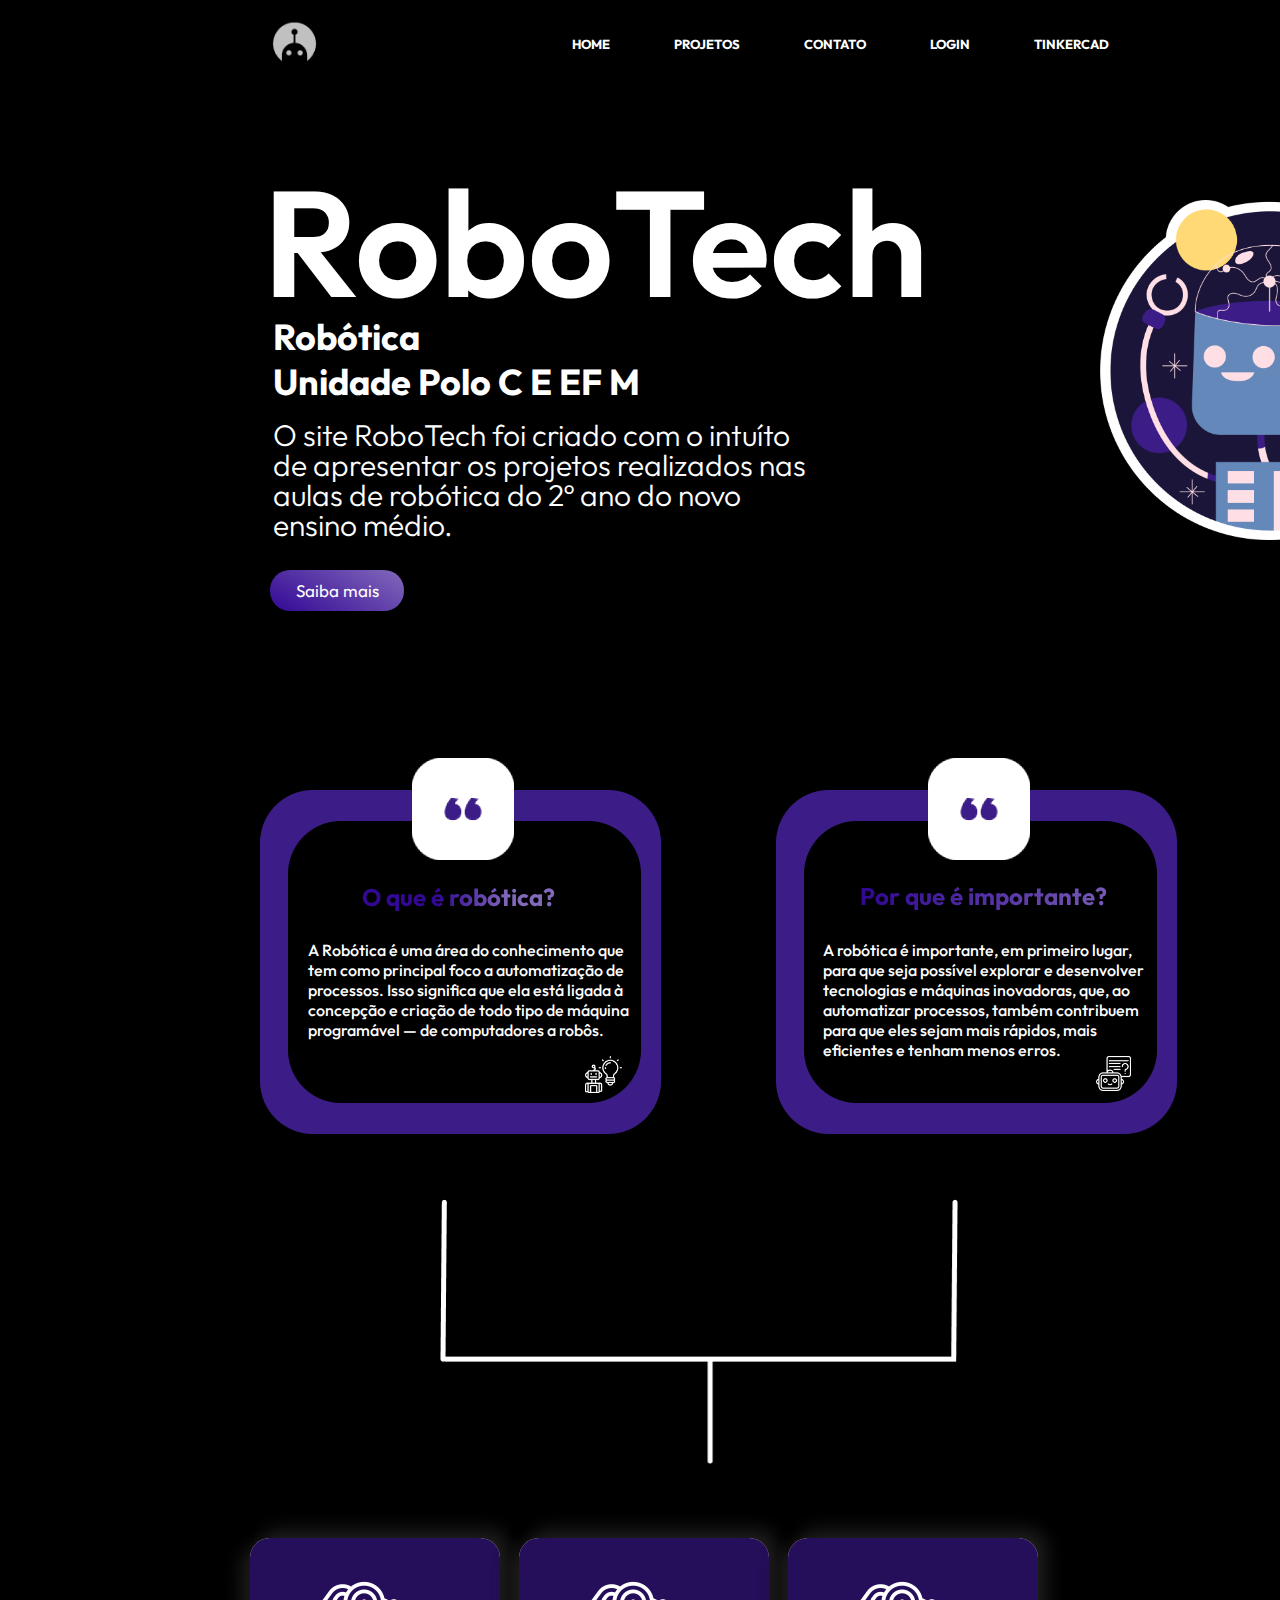
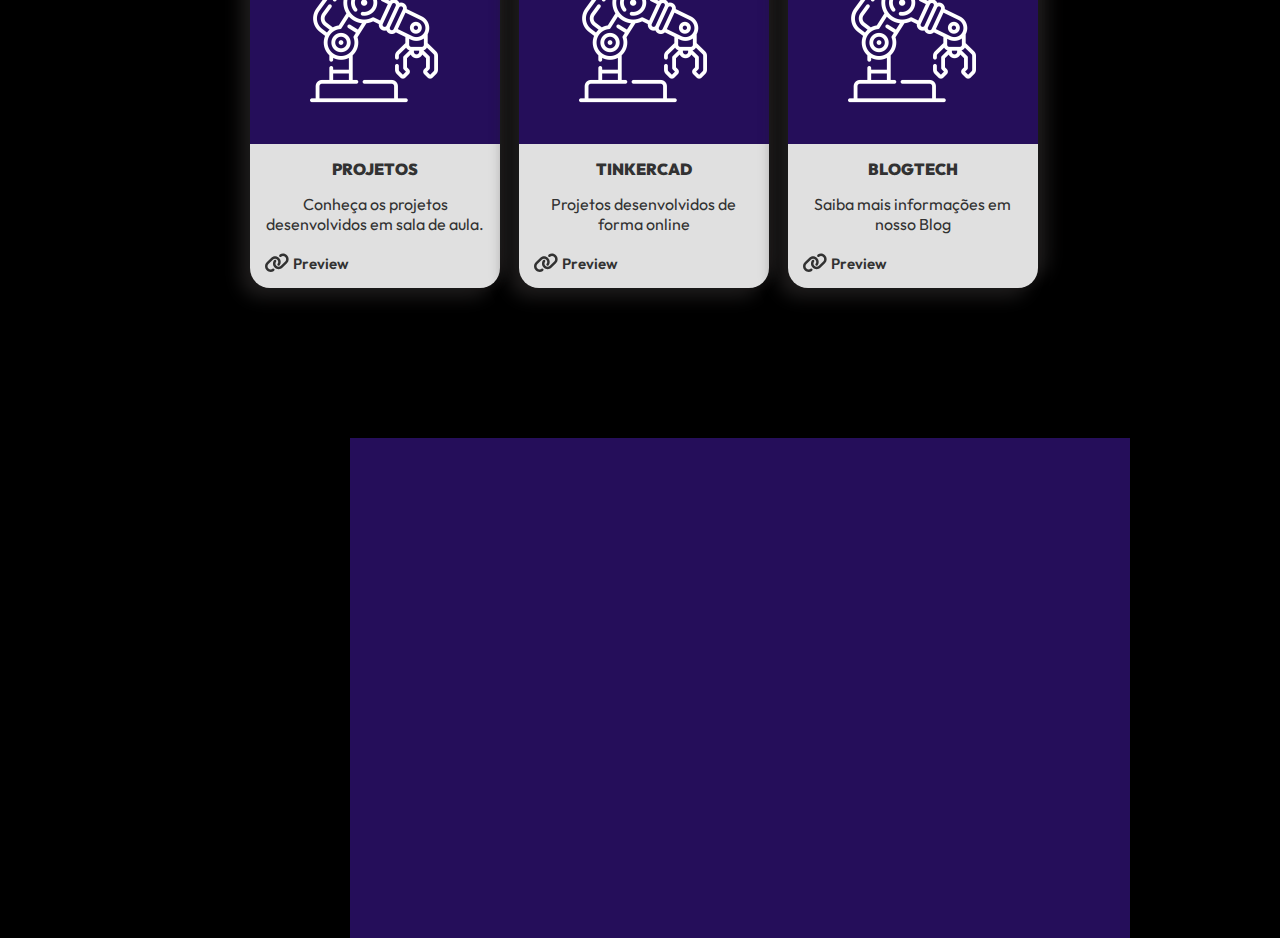
==== commit 453ab097: "Add files via upload" ====
--- a/index.html
+++ b/index.html
@@ -6,6 +6,7 @@
     <meta name="viewport" content="width=device-width, initial-scale=1.0">
     <link rel="stylesheet" href="https://cdnjs.cloudflare.com/ajax/libs/font-awesome/6.4.2/css/all.min.css" integrity="sha512-z3gLpd7yknf1YoNbCzqRKc4qyor8gaKU1qmn+CShxbuBusANI9QpRohGBreCFkKxLhei6S9CQXFEbbKuqLg0DA==" crossorigin="anonymous" referrerpolicy="no-referrer" />
     <link rel="stylesheet" href="style.css">
+    <title>RoboTech</title>
 
     <link rel="preconnect" href="https://fonts.gstatic.com" crossorigin>
     <link href="https://fonts.googleapis.com/css2?family=Delicious+Handrawn&family=Outfit:wght@300;800&display=swap" rel="stylesheet"> 
@@ -125,11 +126,16 @@
       </div>    
 </section> 
 
-  
+<div class="container">
+  <div class="item"><img src="C:\Users\Maria Clara\Downloads\Capturar.png" alt=""></div>
+  <div class="item"><img src="C:\Users\Maria Clara\Desktop\buzzerpassivo.png" alt=""></div>
+  <div class="item"><img src="C:\Users\Maria Clara\Desktop\pushbotton.jpg" alt=""></div>
+  <div class="item"><img src="C:\Users\Maria Clara\Desktop\semafaroc.png" alt=""></div>
+  <div class="item"><img src="C:\Users\Maria Clara\Desktop\supermaquina.png" alt=""></div>
+</div>
 
 
-
-
+  
 
 
 
--- a/style.css
+++ b/style.css
@@ -18,10 +18,9 @@
 .cabecalho-imagem{
     width: 53px;
     position: absolute;
-
-height: 51  px;
-left: 268px;
-top: 20px;
+    height: 51px;
+    left: 268px;
+    top: 20px;
 }
 
 .cabecalho-lista-item
@@ -59,11 +58,10 @@
     height: 142px;
     left: 263px;
     top: 172px;
-  
     font-style: normal;
     font-family:'Outfit', sans-serif;
-    font-weight: 700;
-    font-size: 110px;
+    font-weight: 600;
+    font-size: 150px;
     line-height: 139px;
     color: white;
    
@@ -72,8 +70,8 @@
 .texto2{
 position: absolute;
 width: 378px;
-height: 142px;
-left: 263px;
+height: 145px;
+left: 273px;
 top: 314px;
 font-family: 'Outfit';
 font-style: normal;
@@ -89,13 +87,13 @@
 position: absolute;
 width: 545px;
 height: 120px;
-left: 260px;
-top: 432px;
+left: 273px;
+top: 420px;
 
 font-family: 'Outfit';
 font-style: normal;
 font-weight: 300;
-font-size: 24px;
+font-size: 30px;
 line-height: 30px;
 
 color: #FFFFFF;
@@ -138,7 +136,7 @@
     position: absolute;
     width: 340px;
     height: 340px;
-    left: 828px;
+    left: 1100px;
     top: 200px;
  }
 
@@ -181,8 +179,8 @@
     font-style: bold;
     padding: 0.6em 1.5em;
     position: absolute;
-    left: 260px;
-    top: 540px;
+    left: 270px;
+    top: 570px;
   
    }
    
@@ -403,11 +401,50 @@
 }
 .cardinicio {
   display: grid;
-  grid-template-columns: 23% 23% 23%;
+  grid-template-columns: 21% 21% 21%;
   align-items: center;
   text-align: center;
 }
 
 
-
-
+.container {
+  display: flex;
+  overflow-x: scroll;
+  scroll-snap-type: x mandatory;
+  scroll-behavior: smooth;
+  scrollbar-width: none;
+  -ms-overflow-style: none;
+  position: relative;
+  width: 780px;
+  left: 350px;
+  top: 1600px;
+}
+
+.container::-webkit-scrollbar {
+  display: none;
+}
+
+.item {
+  flex: 0 0 auto;
+  width: 780px;
+  height: 500px;
+  scroll-snap-align: center;
+  background-color: #250e5a;
+  display: flex;
+  align-items: center;
+  justify-content: center;
+  font-size: 5em;
+  font-weight: bold;
+  grid-template-columns: 50% 50% 50%;
+  
+}
+
+.item:nth-child(odd) {
+  background-color: #250e5a;
+}
+
+
+
+
+
+
